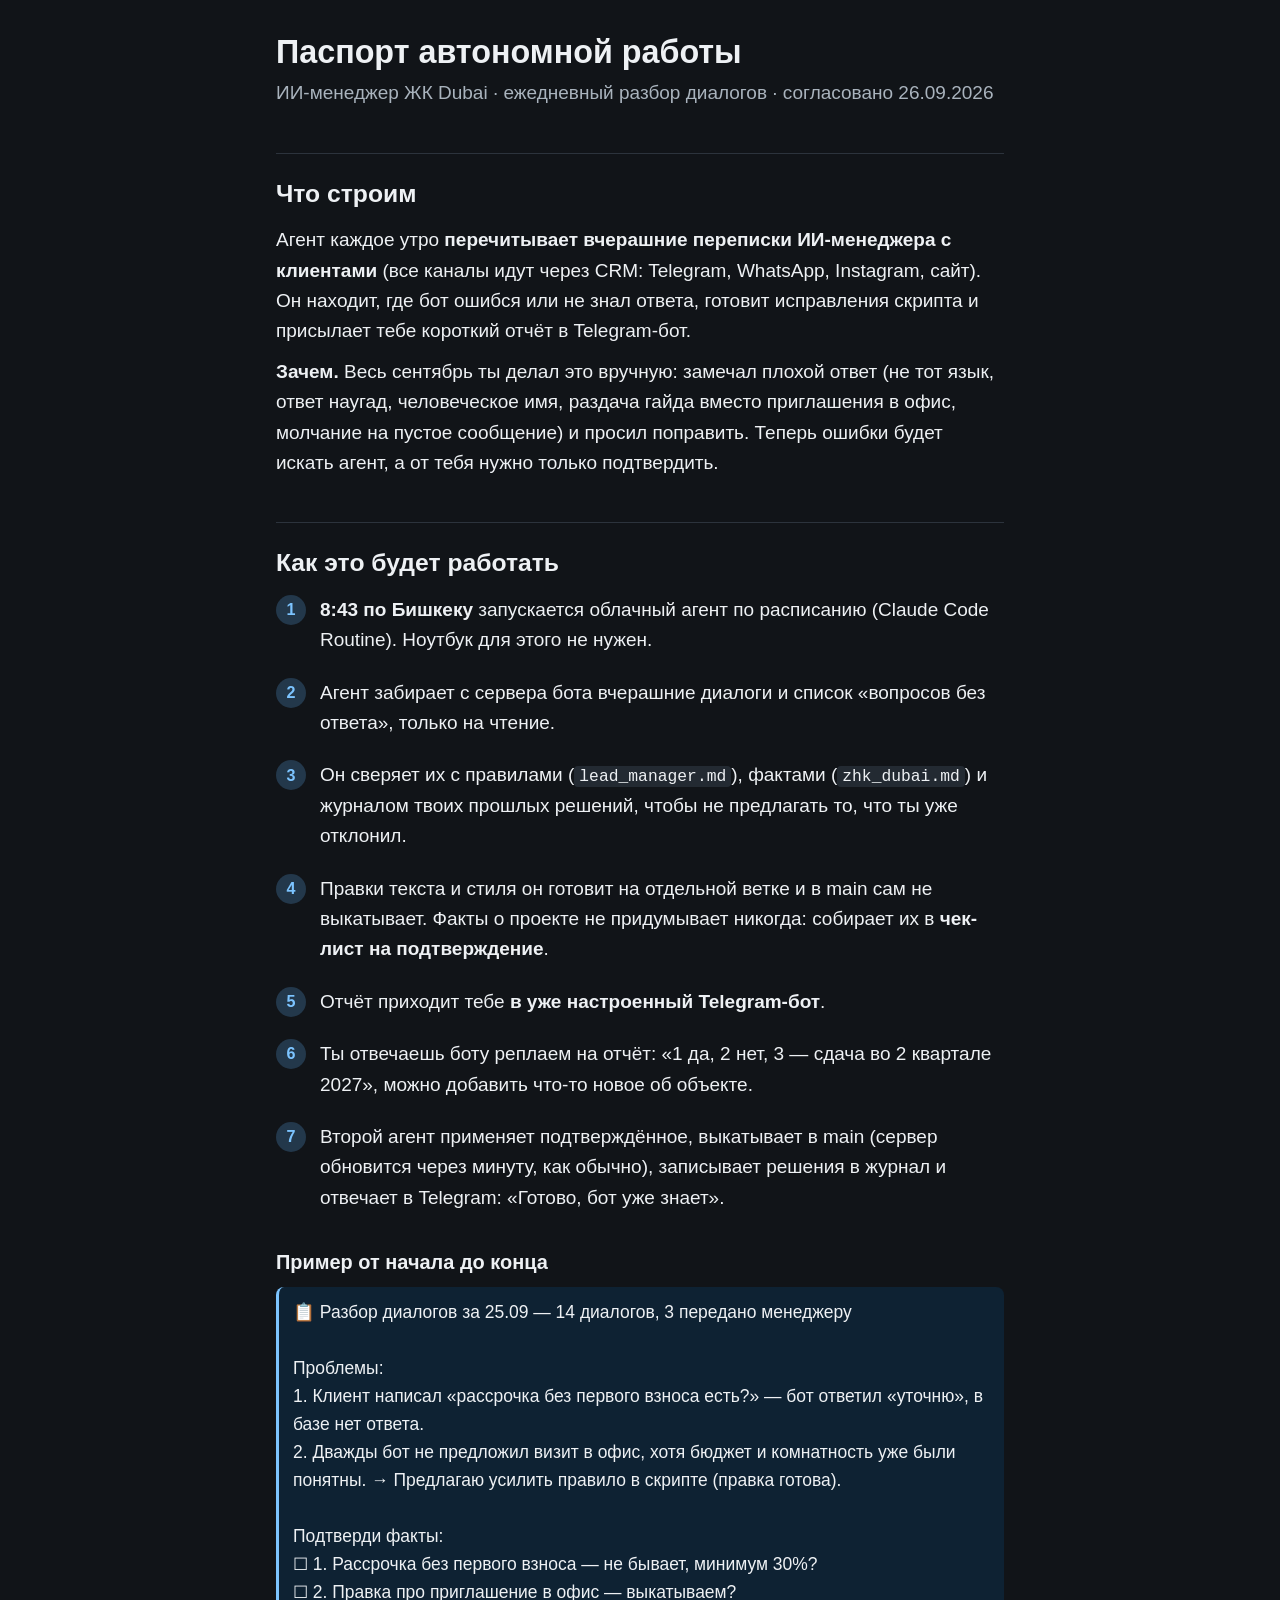
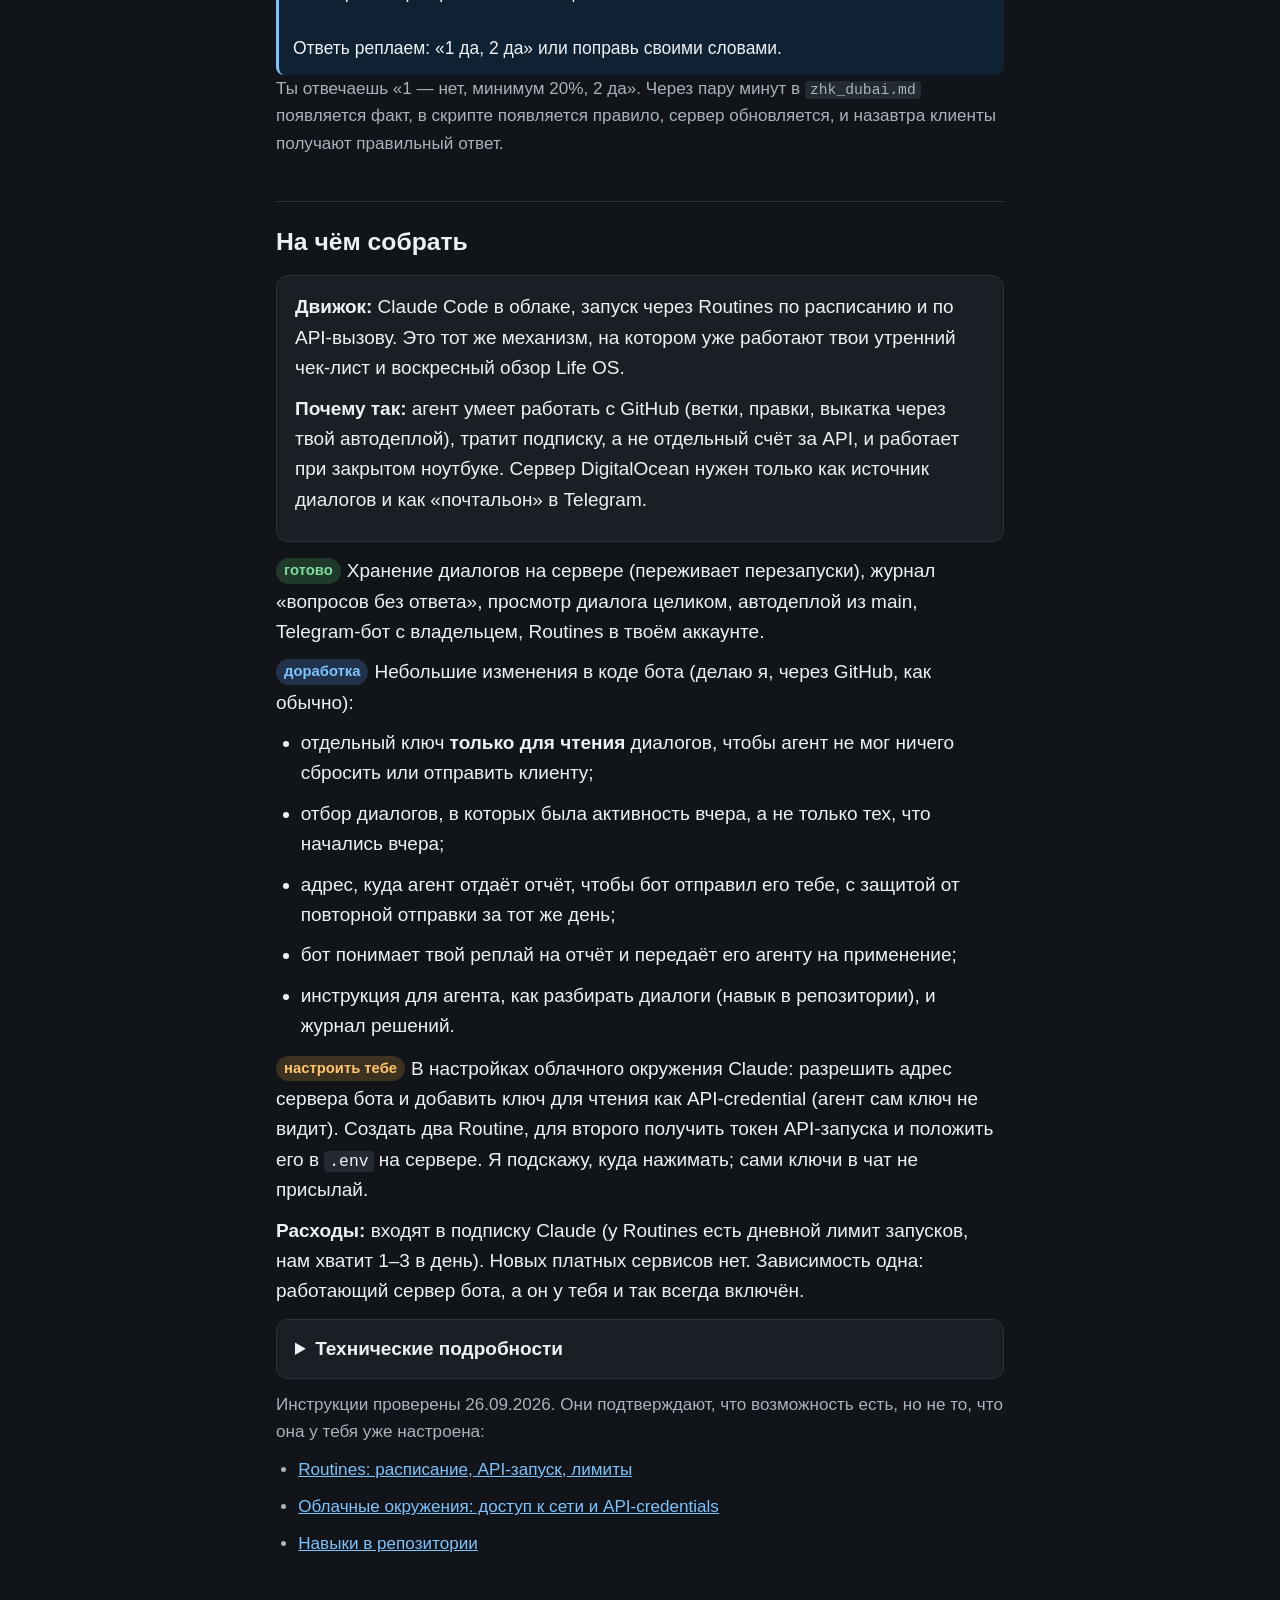
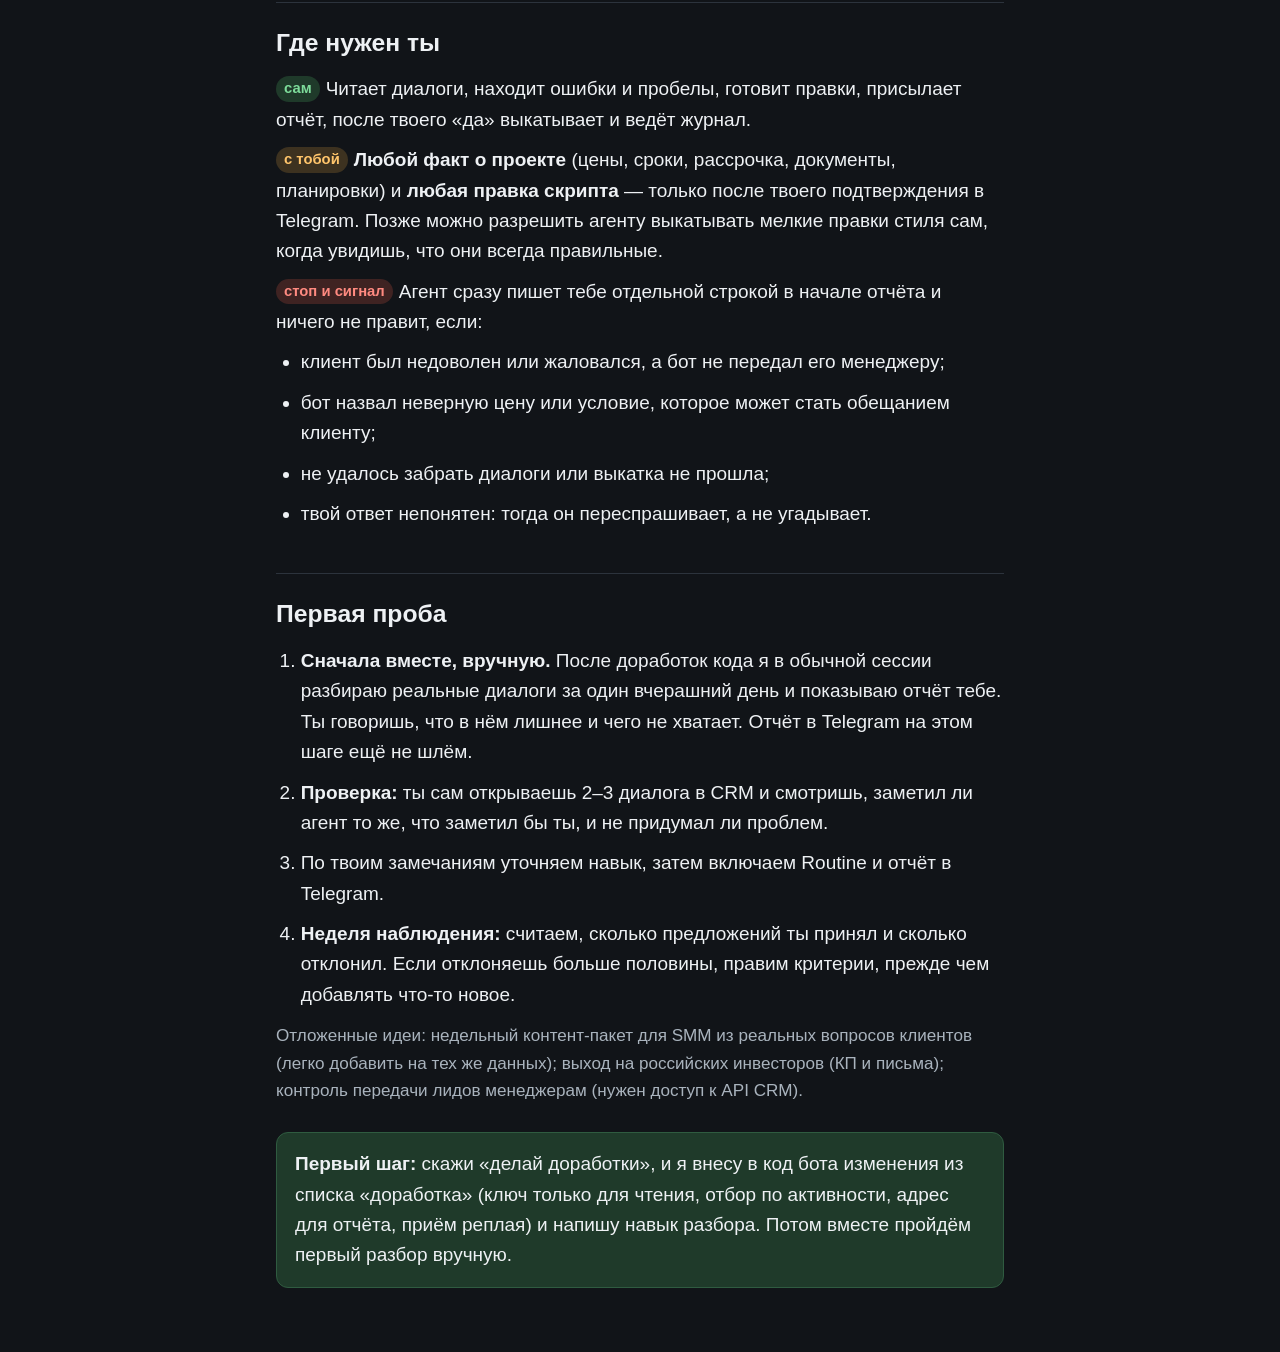
==== AUTONOMY-PASSPORT.html @ 6ce014e1 "Добавить паспорт автономной работы: ежедневный разбор диалогов ИИ-менеджера Co-Authored-By: Claude O" ====
<!doctype html>
<html lang="ru">
<head>
<meta charset="utf-8">
<meta name="viewport" content="width=device-width, initial-scale=1">
<title>Паспорт автономной работы</title>
<style>
  :root {
    --bg: #111418;
    --panel: #1a1f25;
    --line: #2c333c;
    --text: #eef1f4;
    --muted: #a9b3bd;
    --accent: #7cc4ff;
    --ok: #7ddc9a;
    --warn: #ffc56b;
    --stop: #ff8a80;
  }
  * { box-sizing: border-box; }
  html { -webkit-text-size-adjust: 100%; }
  body {
    margin: 0;
    background: var(--bg);
    color: var(--text);
    font: 19px/1.6 -apple-system, BlinkMacSystemFont, "Segoe UI", Roboto, "Helvetica Neue", Arial, sans-serif;
  }
  main { max-width: 760px; margin: 0 auto; padding: 32px 16px 64px; }
  h1 { font-size: 1.7em; line-height: 1.25; margin: 0 0 6px; }
  h2 { font-size: 1.3em; margin: 44px 0 12px; padding-top: 20px; border-top: 1px solid var(--line); }
  h3 { font-size: 1.05em; margin: 22px 0 8px; }
  p, li { margin: 0 0 10px; }
  ul, ol { padding-left: 1.3em; margin: 0 0 12px; }
  a { color: var(--accent); }
  code { font-family: ui-monospace, Menlo, Consolas, monospace; font-size: .86em; background: #232a32; padding: 1px 5px; border-radius: 4px; overflow-wrap: anywhere; }
  .sub { color: var(--muted); margin-bottom: 24px; }
  .card { background: var(--panel); border: 1px solid var(--line); border-radius: 12px; padding: 16px 18px; margin: 14px 0; }
  .flow { list-style: none; padding: 0; counter-reset: s; }
  .flow li { position: relative; padding: 0 0 12px 44px; counter-increment: s; }
  .flow li::before {
    content: counter(s); position: absolute; left: 0; top: 0;
    width: 30px; height: 30px; border-radius: 50%;
    background: #23384b; color: var(--accent); font-weight: 700; font-size: .85em;
    display: flex; align-items: center; justify-content: center;
  }
  .tag { display: inline-block; font-size: .78em; font-weight: 600; padding: 1px 8px; border-radius: 999px; margin-right: 6px; vertical-align: 2px; }
  .ready { background: #1f3a2a; color: var(--ok); }
  .setup { background: #3d3220; color: var(--warn); }
  .dev { background: #22324a; color: var(--accent); }
  .stop { background: #3f2322; color: var(--stop); }
  .msg { background: #0e2233; border-left: 3px solid var(--accent); border-radius: 8px; padding: 12px 14px; font-size: .92em; white-space: pre-line; }
  details { background: var(--panel); border: 1px solid var(--line); border-radius: 12px; margin: 12px 0; }
  summary { cursor: pointer; padding: 14px 18px; font-weight: 600; }
  details > div { padding: 0 18px 14px; }
  .muted { color: var(--muted); font-size: .9em; }
  .next { background: #1f3a2a; border: 1px solid #2f5b40; border-radius: 12px; padding: 16px 18px; margin-top: 28px; }
</style>
</head>
<body>
<main>

<h1>Паспорт автономной работы</h1>
<p class="sub">ИИ-менеджер ЖК Dubai · ежедневный разбор диалогов · согласовано 26.09.2026</p>

<!-- ================================================================ -->
<h2>Что строим</h2>
<p>Агент каждое утро <b>перечитывает вчерашние переписки ИИ-менеджера с клиентами</b> (все каналы идут через CRM: Telegram, WhatsApp, Instagram, сайт). Он находит, где бот ошибся или не знал ответа, готовит исправления скрипта и присылает тебе короткий отчёт в Telegram-бот.</p>
<p><b>Зачем.</b> Весь сентябрь ты делал это вручную: замечал плохой ответ (не тот язык, ответ наугад, человеческое имя, раздача гайда вместо приглашения в офис, молчание на пустое сообщение) и просил поправить. Теперь ошибки будет искать агент, а от тебя нужно только подтвердить.</p>

<!-- ================================================================ -->
<h2>Как это будет работать</h2>
<ol class="flow">
  <li><b>8:43 по Бишкеку</b> запускается облачный агент по расписанию (Claude Code Routine). Ноутбук для этого не нужен.</li>
  <li>Агент забирает с сервера бота вчерашние диалоги и список «вопросов без ответа», только на чтение.</li>
  <li>Он сверяет их с правилами (<code>lead_manager.md</code>), фактами (<code>zhk_dubai.md</code>) и журналом твоих прошлых решений, чтобы не предлагать то, что ты уже отклонил.</li>
  <li>Правки текста и стиля он готовит на отдельной ветке и в main сам не выкатывает. Факты о проекте не придумывает никогда: собирает их в <b>чек-лист на подтверждение</b>.</li>
  <li>Отчёт приходит тебе <b>в уже настроенный Telegram-бот</b>.</li>
  <li>Ты отвечаешь боту реплаем на отчёт: «1 да, 2 нет, 3 — сдача во 2 квартале 2027», можно добавить что-то новое об объекте.</li>
  <li>Второй агент применяет подтверждённое, выкатывает в main (сервер обновится через минуту, как обычно), записывает решения в журнал и отвечает в Telegram: «Готово, бот уже знает».</li>
</ol>

<h3>Пример от начала до конца</h3>
<div class="msg">📋 Разбор диалогов за 25.09 — 14 диалогов, 3 передано менеджеру

Проблемы:
1. Клиент написал «рассрочка без первого взноса есть?» — бот ответил «уточню», в базе нет ответа.
2. Дважды бот не предложил визит в офис, хотя бюджет и комнатность уже были понятны. → Предлагаю усилить правило в скрипте (правка готова).

Подтверди факты:
☐ 1. Рассрочка без первого взноса — не бывает, минимум 30%?
☐ 2. Правка про приглашение в офис — выкатываем?

Ответь реплаем: «1 да, 2 да» или поправь своими словами.</div>
<p class="muted">Ты отвечаешь «1 — нет, минимум 20%, 2 да». Через пару минут в <code>zhk_dubai.md</code> появляется факт, в скрипте появляется правило, сервер обновляется, и назавтра клиенты получают правильный ответ.</p>

<!-- ================================================================ -->
<h2>На чём собрать</h2>
<div class="card">
  <p><b>Движок:</b> Claude Code в облаке, запуск через Routines по расписанию и по API-вызову. Это тот же механизм, на котором уже работают твои утренний чек-лист и воскресный обзор Life OS.</p>
  <p><b>Почему так:</b> агент умеет работать с GitHub (ветки, правки, выкатка через твой автодеплой), тратит подписку, а не отдельный счёт за API, и работает при закрытом ноутбуке. Сервер DigitalOcean нужен только как источник диалогов и как «почтальон» в Telegram.</p>
</div>

<p><span class="tag ready">готово</span>Хранение диалогов на сервере (переживает перезапуски), журнал «вопросов без ответа», просмотр диалога целиком, автодеплой из main, Telegram-бот с владельцем, Routines в твоём аккаунте.</p>
<p><span class="tag dev">доработка</span>Небольшие изменения в коде бота (делаю я, через GitHub, как обычно):</p>
<ul>
  <li>отдельный ключ <b>только для чтения</b> диалогов, чтобы агент не мог ничего сбросить или отправить клиенту;</li>
  <li>отбор диалогов, в которых была активность вчера, а не только тех, что начались вчера;</li>
  <li>адрес, куда агент отдаёт отчёт, чтобы бот отправил его тебе, с защитой от повторной отправки за тот же день;</li>
  <li>бот понимает твой реплай на отчёт и передаёт его агенту на применение;</li>
  <li>инструкция для агента, как разбирать диалоги (навык в репозитории), и журнал решений.</li>
</ul>
<p><span class="tag setup">настроить тебе</span>В настройках облачного окружения Claude: разрешить адрес сервера бота и добавить ключ для чтения как API-credential (агент сам ключ не видит). Создать два Routine, для второго получить токен API-запуска и положить его в <code>.env</code> на сервере. Я подскажу, куда нажимать; сами ключи в чат не присылай.</p>
<p><b>Расходы:</b> входят в подписку Claude (у Routines есть дневной лимит запусков, нам хватит 1–3 в день). Новых платных сервисов нет. Зависимость одна: работающий сервер бота, а он у тебя и так всегда включён.</p>

<details>
  <summary>Технические подробности</summary>
  <div>
    <h3>Память и правила</h3>
    <ul>
      <li><b>Знания о проекте</b> лежат в <code>zhk_dubai.md</code> и <code>lead_manager.md</code>, как и сейчас. Бот подхватывает их после выкатки.</li>
      <li><b>Журнал решений</b> — новый файл <code>review/decisions.md</code>: что принято и что отклонено, коротко и без данных клиентов. Агент читает его в начале каждого запуска.</li>
      <li><b>Способ работы</b> — навык <code>.claude/skills/dialog-review/SKILL.md</code>: что считать ошибкой, формат отчёта, лимиты. Routines загружают навыки из репозитория, но в промпте Routine всё равно явно пишем «сначала прочитай навык».</li>
    </ul>
    <h3>Исполнители</h3>
    <ul>
      <li><b>Routine «Разбор диалогов»</b> — по расписанию ежедневно (cron <code>CRON_TZ=Asia/Bishkek 43 8 * * *</code>). Один агент, без подагентов.</li>
      <li><b>Routine «Применить ответ»</b> — только по API-вызову. Бот на сервере вызывает его, когда ты отвечаешь на отчёт, и передаёт твой текст и дату отчёта. Промпт явно разрешает выполнять только подтверждения из этого текста.</li>
      <li>Предсказуемые операции (отбор диалогов, дедупликация, отправка в Telegram) делает обычный код на сервере, не ИИ.</li>
    </ul>
    <h3>Состояние, повторы, защита</h3>
    <ul>
      <li>Ожидающие правки хранятся в ветке <code>claude/review-ГГГГ-ММ-ДД</code>. Если ветка уже влита, повторный ответ получает сообщение «уже применено».</li>
      <li>Отчёт за один день отправляется максимум один раз: сервер помнит дату.</li>
      <li>Если сервер недоступен, агент пробует 2 раза, потом шлёт короткое «не смог забрать диалоги».</li>
      <li>В одном отчёте максимум 5 проблем и 5 фактов, самое важное сверху.</li>
      <li>Правка выкатывается только если меняет лишь <code>.md</code>-файлы знаний и скрипта. Код бота агент не трогает.</li>
      <li>Пауза: выключатель Routine на странице claude.ai/code/routines.</li>
    </ul>
    <h3>Данные клиентов</h3>
    <p>Имена и телефоны не попадают ни в отчёт, ни в репозиторий. В отчёте только короткие обезличенные цитаты, чтобы было понятно, о чём речь.</p>
    <h3>Альтернатива, которую не выбрали</h3>
    <p>Всё делать на сервере (задача внутри бота вызывает Claude API). Минус: чтобы править файлы в GitHub, серверу нужен доступ на запись в репозиторий, и появляется отдельный счёт за API. Облачный агент проще и соответствует твоему правилу «всё через GitHub».</p>
  </div>
</details>

<p class="muted">Инструкции проверены 26.09.2026. Они подтверждают, что возможность есть, но не то, что она у тебя уже настроена:</p>
<ul class="muted">
  <li><a href="https://code.claude.com/docs/en/routines">Routines: расписание, API-запуск, лимиты</a></li>
  <li><a href="https://code.claude.com/docs/en/cloud-environments">Облачные окружения: доступ к сети и API-credentials</a></li>
  <li><a href="https://code.claude.com/docs/en/skills">Навыки в репозитории</a></li>
</ul>

<!-- ================================================================ -->
<h2>Где нужен ты</h2>
<p><span class="tag ready">сам</span>Читает диалоги, находит ошибки и пробелы, готовит правки, присылает отчёт, после твоего «да» выкатывает и ведёт журнал.</p>
<p><span class="tag setup">с тобой</span><b>Любой факт о проекте</b> (цены, сроки, рассрочка, документы, планировки) и <b>любая правка скрипта</b> — только после твоего подтверждения в Telegram. Позже можно разрешить агенту выкатывать мелкие правки стиля сам, когда увидишь, что они всегда правильные.</p>
<p><span class="tag stop">стоп и сигнал</span>Агент сразу пишет тебе отдельной строкой в начале отчёта и ничего не правит, если:</p>
<ul>
  <li>клиент был недоволен или жаловался, а бот не передал его менеджеру;</li>
  <li>бот назвал неверную цену или условие, которое может стать обещанием клиенту;</li>
  <li>не удалось забрать диалоги или выкатка не прошла;</li>
  <li>твой ответ непонятен: тогда он переспрашивает, а не угадывает.</li>
</ul>

<!-- ================================================================ -->
<h2>Первая проба</h2>
<ol>
  <li><b>Сначала вместе, вручную.</b> После доработок кода я в обычной сессии разбираю реальные диалоги за один вчерашний день и показываю отчёт тебе. Ты говоришь, что в нём лишнее и чего не хватает. Отчёт в Telegram на этом шаге ещё не шлём.</li>
  <li><b>Проверка:</b> ты сам открываешь 2–3 диалога в CRM и смотришь, заметил ли агент то же, что заметил бы ты, и не придумал ли проблем.</li>
  <li>По твоим замечаниям уточняем навык, затем включаем Routine и отчёт в Telegram.</li>
  <li><b>Неделя наблюдения:</b> считаем, сколько предложений ты принял и сколько отклонил. Если отклоняешь больше половины, правим критерии, прежде чем добавлять что-то новое.</li>
</ol>
<p class="muted">Отложенные идеи: недельный контент-пакет для SMM из реальных вопросов клиентов (легко добавить на тех же данных); выход на российских инвесторов (КП и письма); контроль передачи лидов менеджерам (нужен доступ к API CRM).</p>

<div class="next">
  <b>Первый шаг:</b> скажи «делай доработки», и я внесу в код бота изменения из списка «доработка» (ключ только для чтения, отбор по активности, адрес для отчёта, приём реплая) и напишу навык разбора. Потом вместе пройдём первый разбор вручную.
</div>

</main>
</body>
</html>
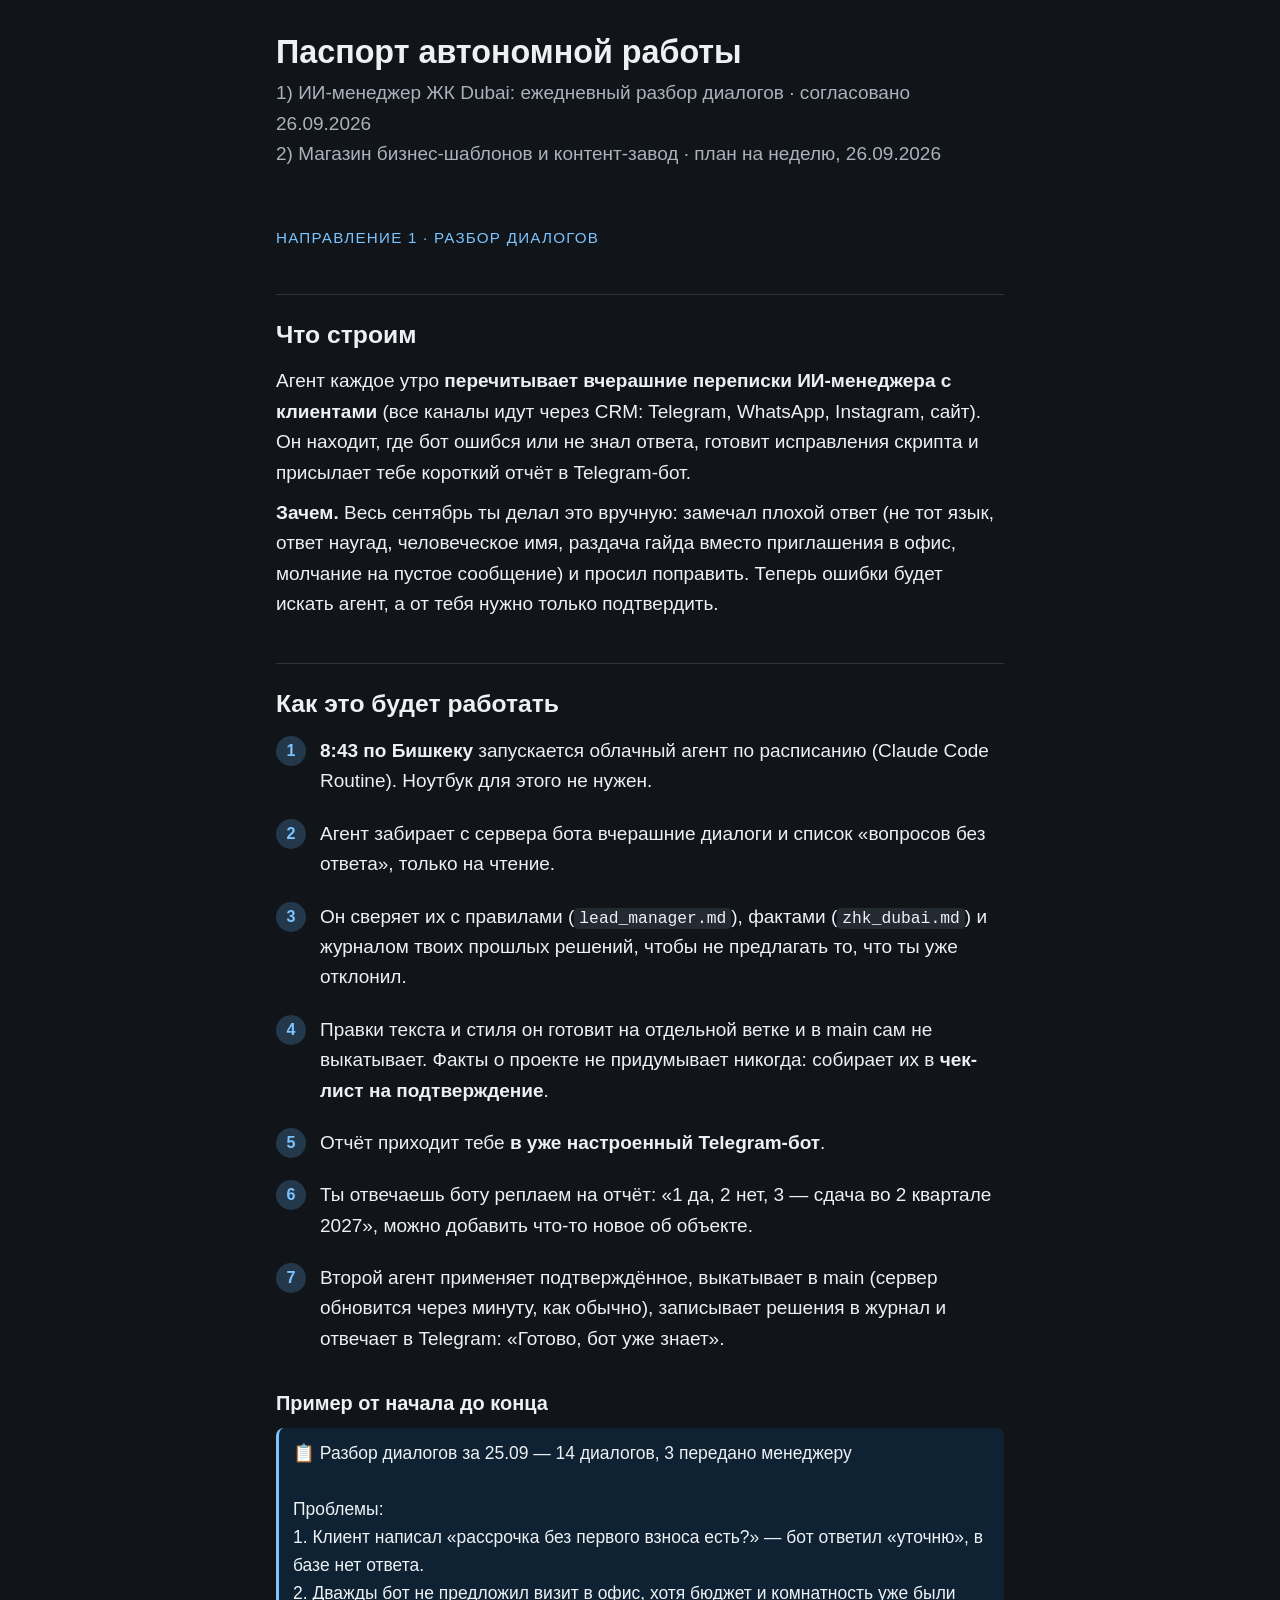
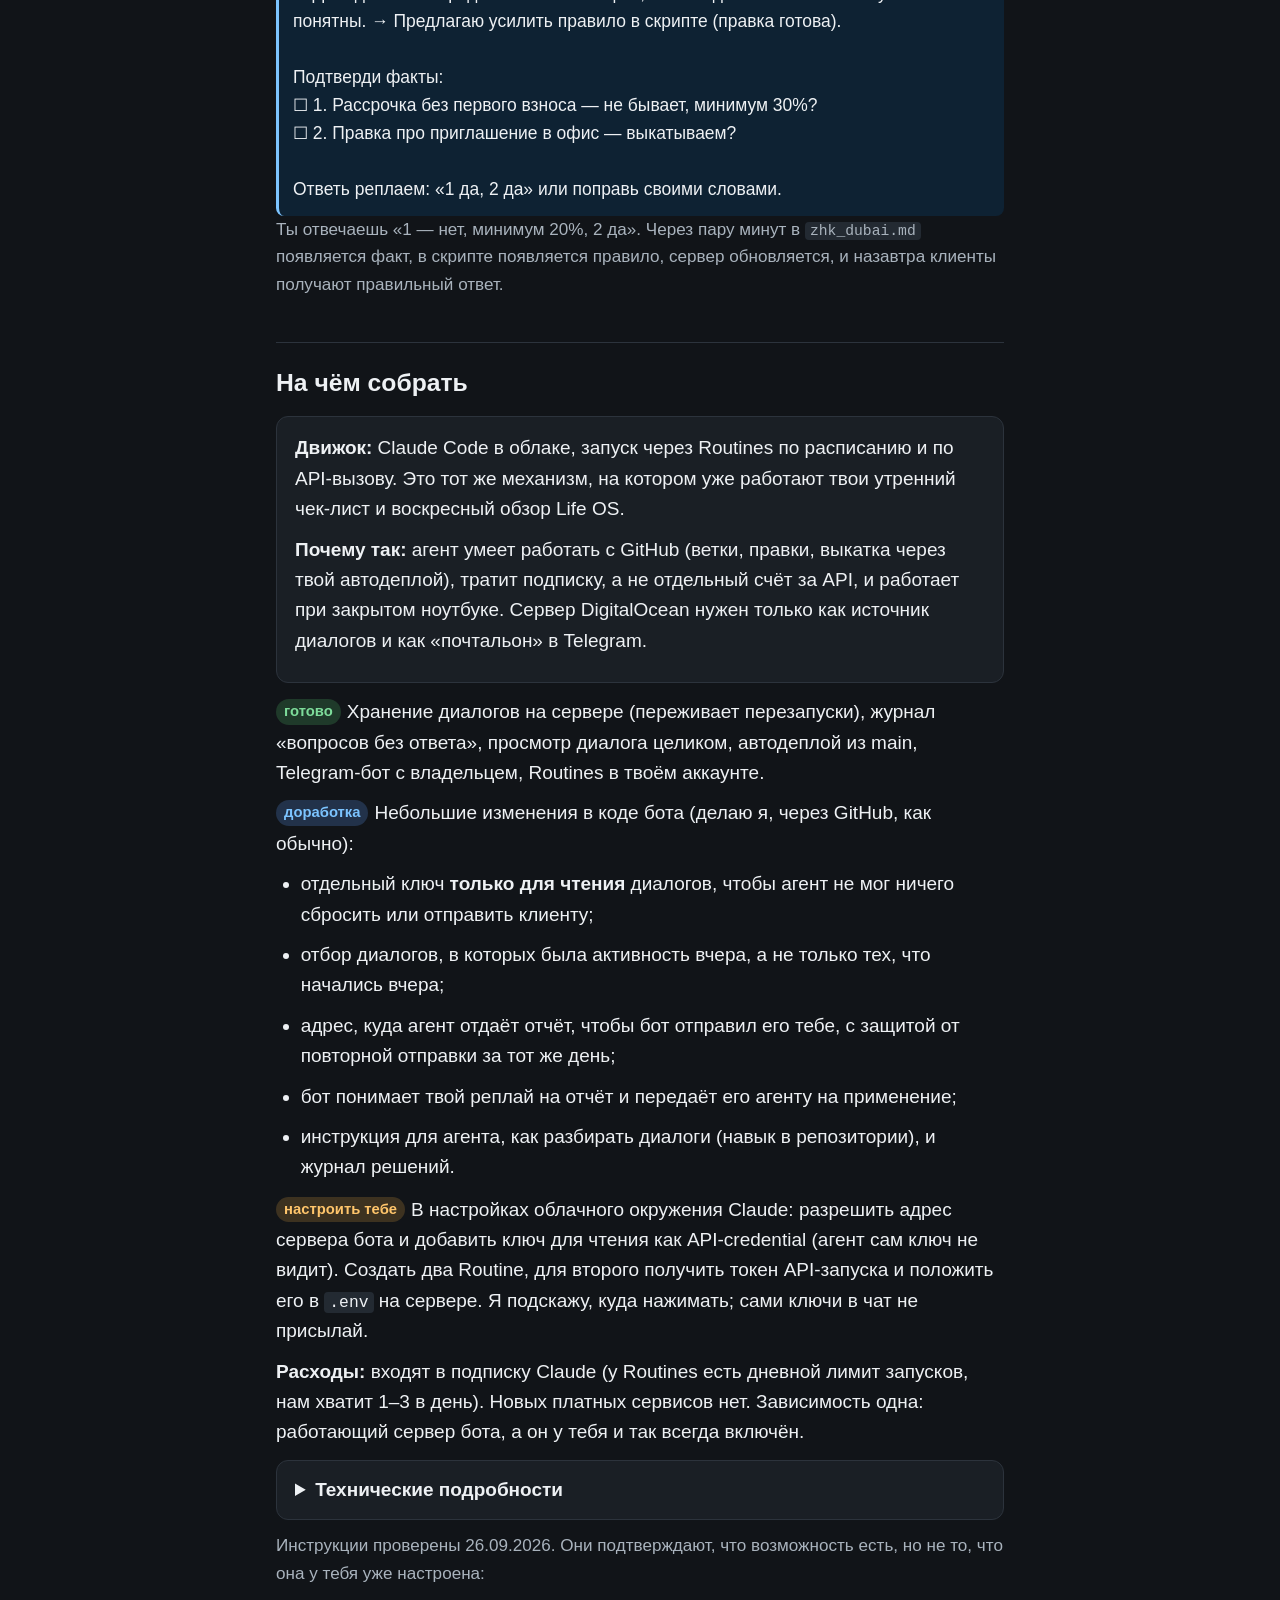
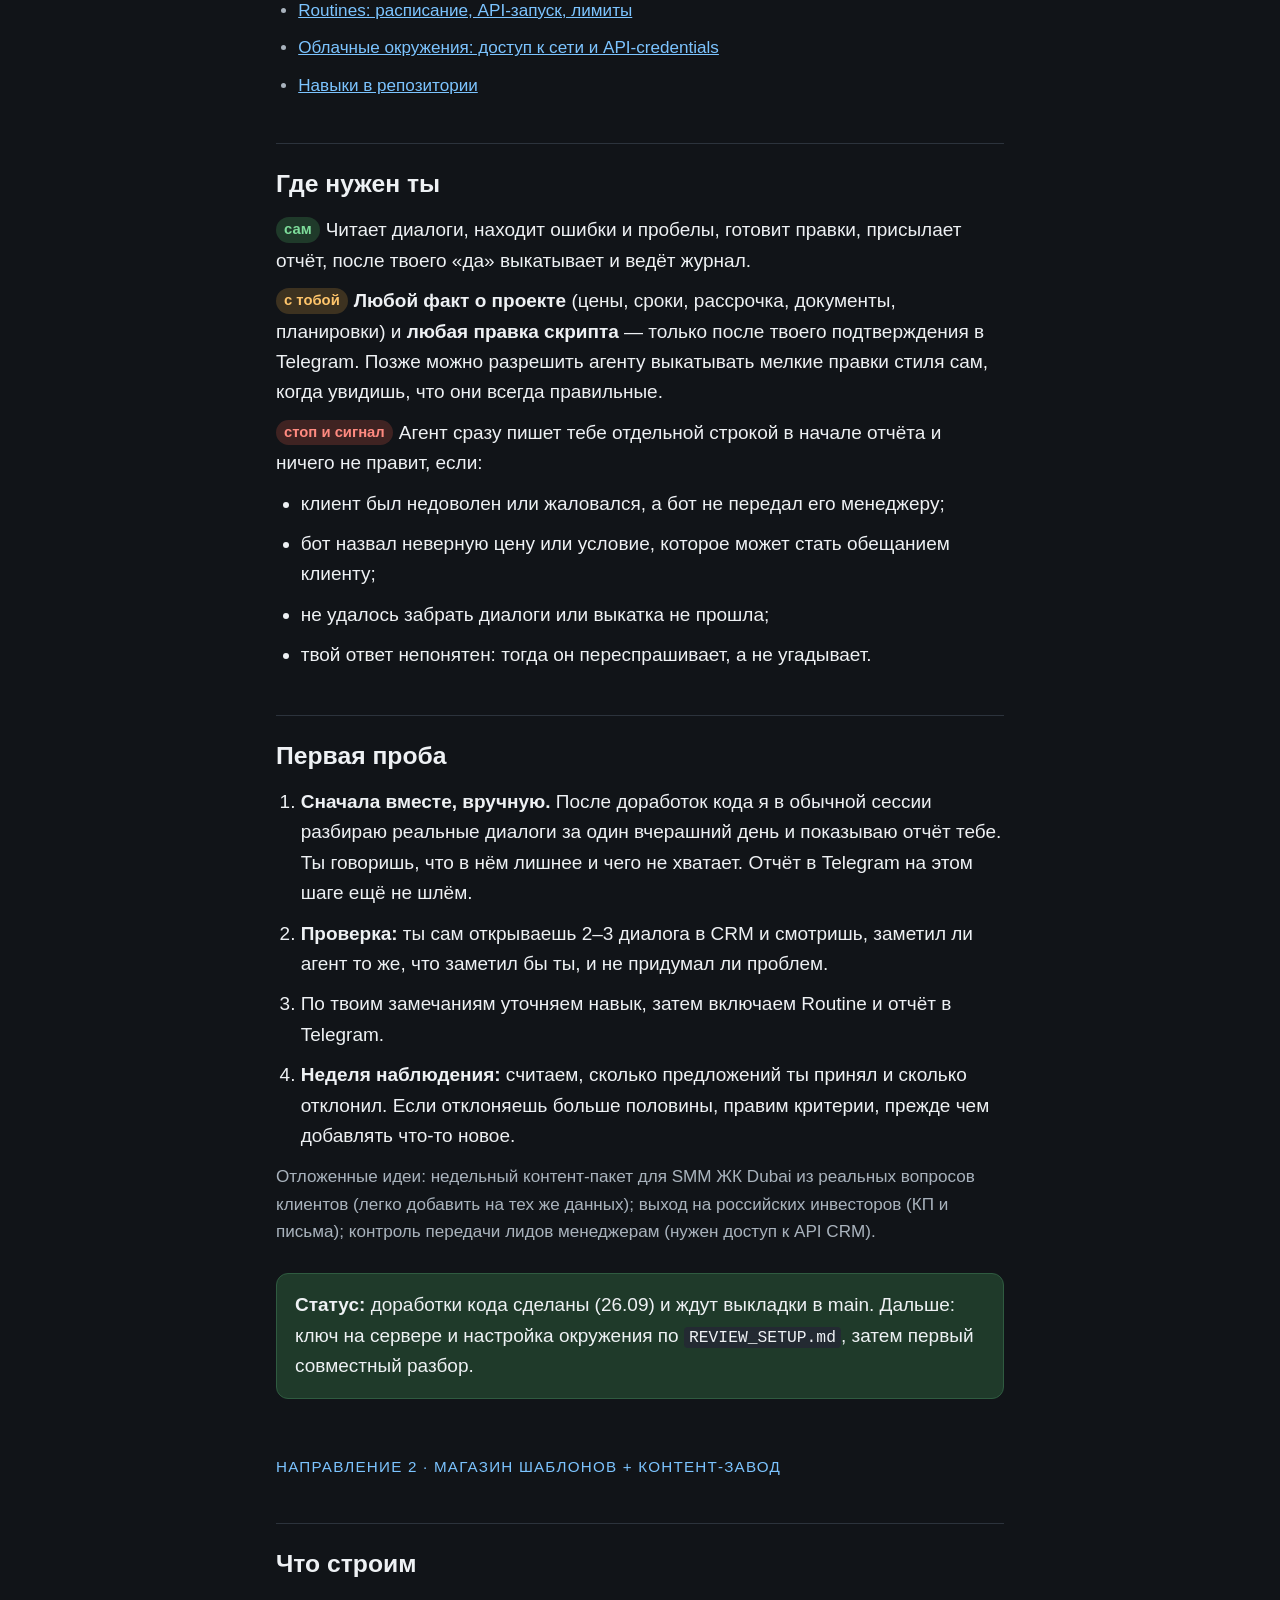
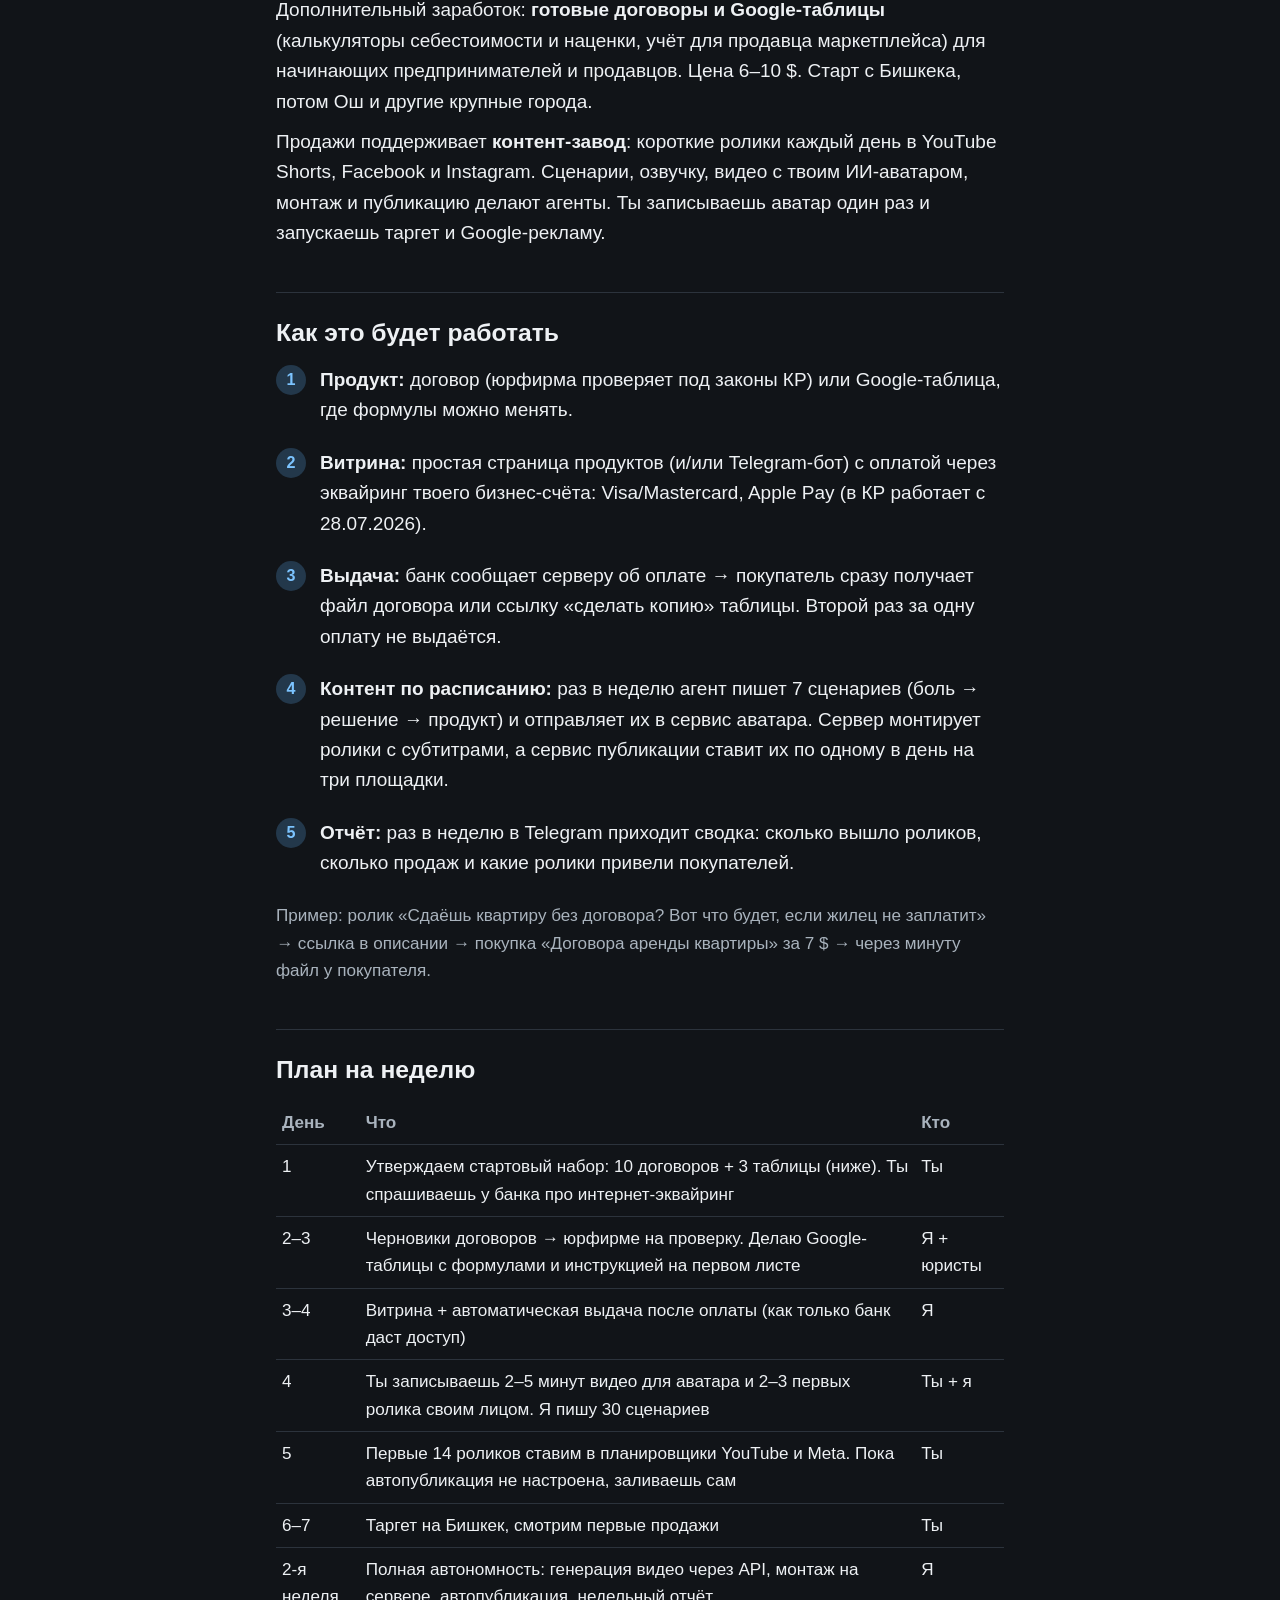
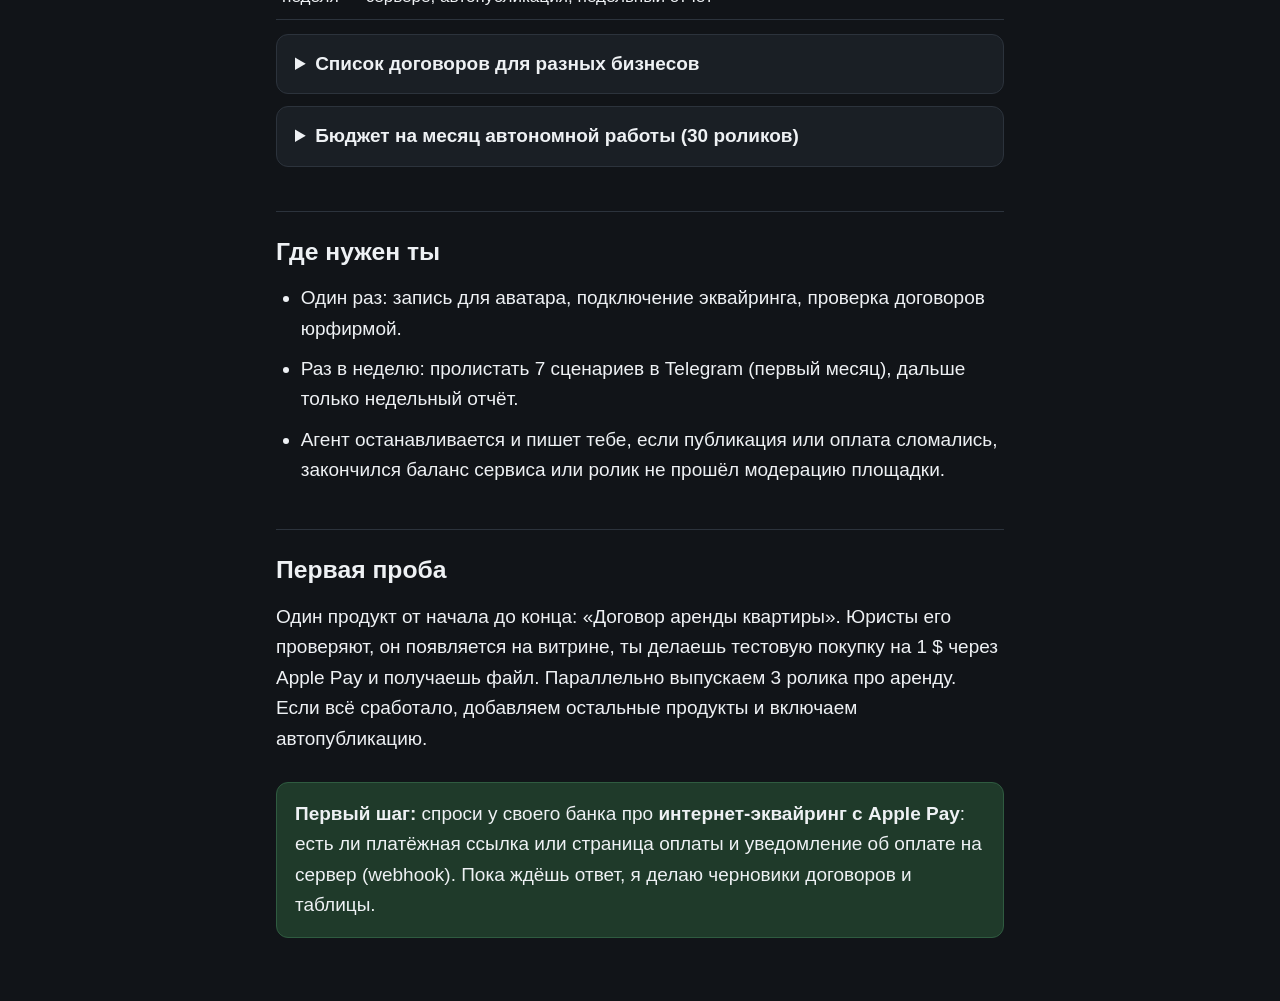
==== commit ceee2268: "Паспорт: второе направление — магазин бизнес-шаблонов и контент-завод План на неделю, список договор" ====
--- a/AUTONOMY-PASSPORT.html
+++ b/AUTONOMY-PASSPORT.html
@@ -53,13 +53,19 @@
   details > div { padding: 0 18px 14px; }
   .muted { color: var(--muted); font-size: .9em; }
   .next { background: #1f3a2a; border: 1px solid #2f5b40; border-radius: 12px; padding: 16px 18px; margin-top: 28px; }
+  table { width: 100%; border-collapse: collapse; font-size: .9em; margin: 8px 0 14px; }
+  th, td { text-align: left; padding: 8px 6px; border-bottom: 1px solid var(--line); vertical-align: top; }
+  th { color: var(--muted); font-weight: 600; }
+  td.n { white-space: nowrap; text-align: right; }
+  .part { font-size: .8em; letter-spacing: .08em; text-transform: uppercase; color: var(--accent); margin: 56px 0 0; }
 </style>
 </head>
 <body>
 <main>
 
 <h1>Паспорт автономной работы</h1>
-<p class="sub">ИИ-менеджер ЖК Dubai · ежедневный разбор диалогов · согласовано 26.09.2026</p>
+<p class="sub">1) ИИ-менеджер ЖК Dubai: ежедневный разбор диалогов · согласовано 26.09.2026<br>2) Магазин бизнес-шаблонов и контент-завод · план на неделю, 26.09.2026</p>
+<p class="part">Направление 1 · Разбор диалогов</p>
 
 <!-- ================================================================ -->
 <h2>Что строим</h2>
@@ -169,10 +175,146 @@
   <li>По твоим замечаниям уточняем навык, затем включаем Routine и отчёт в Telegram.</li>
   <li><b>Неделя наблюдения:</b> считаем, сколько предложений ты принял и сколько отклонил. Если отклоняешь больше половины, правим критерии, прежде чем добавлять что-то новое.</li>
 </ol>
-<p class="muted">Отложенные идеи: недельный контент-пакет для SMM из реальных вопросов клиентов (легко добавить на тех же данных); выход на российских инвесторов (КП и письма); контроль передачи лидов менеджерам (нужен доступ к API CRM).</p>
+<p class="muted">Отложенные идеи: недельный контент-пакет для SMM ЖК Dubai из реальных вопросов клиентов (легко добавить на тех же данных); выход на российских инвесторов (КП и письма); контроль передачи лидов менеджерам (нужен доступ к API CRM).</p>
 
 <div class="next">
-  <b>Первый шаг:</b> скажи «делай доработки», и я внесу в код бота изменения из списка «доработка» (ключ только для чтения, отбор по активности, адрес для отчёта, приём реплая) и напишу навык разбора. Потом вместе пройдём первый разбор вручную.
+  <b>Статус:</b> доработки кода сделаны (26.09) и ждут выкладки в main. Дальше: ключ на сервере и настройка окружения по <code>REVIEW_SETUP.md</code>, затем первый совместный разбор.
+</div>
+
+<!-- ================================================================ -->
+<p class="part">Направление 2 · Магазин шаблонов + контент-завод</p>
+
+<h2>Что строим</h2>
+<p>Дополнительный заработок: <b>готовые договоры и Google-таблицы</b> (калькуляторы себестоимости и наценки, учёт для продавца маркетплейса) для начинающих предпринимателей и продавцов. Цена 6–10 $. Старт с Бишкека, потом Ош и другие крупные города.</p>
+<p>Продажи поддерживает <b>контент-завод</b>: короткие ролики каждый день в YouTube Shorts, Facebook и Instagram. Сценарии, озвучку, видео с твоим ИИ-аватаром, монтаж и публикацию делают агенты. Ты записываешь аватар один раз и запускаешь таргет и Google-рекламу.</p>
+
+<h2>Как это будет работать</h2>
+<ol class="flow">
+  <li><b>Продукт:</b> договор (юрфирма проверяет под законы КР) или Google-таблица, где формулы можно менять.</li>
+  <li><b>Витрина:</b> простая страница продуктов (и/или Telegram-бот) с оплатой через эквайринг твоего бизнес-счёта: Visa/Mastercard, Apple Pay (в КР работает с 28.07.2026).</li>
+  <li><b>Выдача:</b> банк сообщает серверу об оплате → покупатель сразу получает файл договора или ссылку «сделать копию» таблицы. Второй раз за одну оплату не выдаётся.</li>
+  <li><b>Контент по расписанию:</b> раз в неделю агент пишет 7 сценариев (боль → решение → продукт) и отправляет их в сервис аватара. Сервер монтирует ролики с субтитрами, а сервис публикации ставит их по одному в день на три площадки.</li>
+  <li><b>Отчёт:</b> раз в неделю в Telegram приходит сводка: сколько вышло роликов, сколько продаж и какие ролики привели покупателей.</li>
+</ol>
+<p class="muted">Пример: ролик «Сдаёшь квартиру без договора? Вот что будет, если жилец не заплатит» → ссылка в описании → покупка «Договора аренды квартиры» за 7 $ → через минуту файл у покупателя.</p>
+
+<h2>План на неделю</h2>
+<table>
+  <tr><th>День</th><th>Что</th><th>Кто</th></tr>
+  <tr><td>1</td><td>Утверждаем стартовый набор: 10 договоров + 3 таблицы (ниже). Ты спрашиваешь у банка про интернет-эквайринг</td><td>Ты</td></tr>
+  <tr><td>2–3</td><td>Черновики договоров → юрфирме на проверку. Делаю Google-таблицы с формулами и инструкцией на первом листе</td><td>Я + юристы</td></tr>
+  <tr><td>3–4</td><td>Витрина + автоматическая выдача после оплаты (как только банк даст доступ)</td><td>Я</td></tr>
+  <tr><td>4</td><td>Ты записываешь 2–5 минут видео для аватара и 2–3 первых ролика своим лицом. Я пишу 30 сценариев</td><td>Ты + я</td></tr>
+  <tr><td>5</td><td>Первые 14 роликов ставим в планировщики YouTube и Meta. Пока автопубликация не настроена, заливаешь сам</td><td>Ты</td></tr>
+  <tr><td>6–7</td><td>Таргет на Бишкек, смотрим первые продажи</td><td>Ты</td></tr>
+  <tr><td>2-я неделя</td><td>Полная автономность: генерация видео через API, монтаж на сервере, автопубликация, недельный отчёт</td><td>Я</td></tr>
+</table>
+
+<details>
+  <summary>Список договоров для разных бизнесов</summary>
+  <div>
+    <p class="muted">Все адаптирует и проверяет юрфирма под законодательство КР. ★ — стартовый набор из 10.</p>
+    <h3>Аренда и недвижимость</h3>
+    <ul>
+      <li>★ Аренда квартиры (жилого помещения)</li>
+      <li>★ Аренда коммерческого помещения (офис, магазин, склад)</li>
+      <li>Посуточная аренда</li>
+      <li>Субаренда</li>
+      <li>Аренда оборудования / спецтехники</li>
+      <li>Аренда автомобиля (с экипажем и без)</li>
+      <li>Акт приёма-передачи помещения и имущества</li>
+    </ul>
+    <h3>Сотрудники и исполнители</h3>
+    <ul>
+      <li>★ Трудовой договор (бессрочный и срочный)</li>
+      <li>★ Договор с самозанятым / физлицом на оказание услуг (ГПХ)</li>
+      <li>Договор о материальной ответственности</li>
+      <li>Соглашение о неразглашении (NDA) с сотрудником</li>
+      <li>Договор ученичества / стажировки</li>
+      <li>Должностная инструкция (шаблоны для продавца, менеджера, курьера)</li>
+    </ul>
+    <h3>Услуги и работы</h3>
+    <ul>
+      <li>★ Договор оказания услуг (универсальный)</li>
+      <li>★ Договор подряда (ремонт, строительство, изготовление)</li>
+      <li>Договор на разработку сайта / дизайна / SMM</li>
+      <li>Договор на оказание маркетинговых и рекламных услуг</li>
+      <li>Договор с фотографом / видеографом</li>
+      <li>Договор на обучение / консультации (для тренеров и репетиторов)</li>
+      <li>Договор на клининг</li>
+      <li>Договор на бьюти-услуги / аренду кресла в салоне</li>
+      <li>Акт выполненных работ / оказанных услуг</li>
+    </ul>
+    <h3>Торговля и поставки</h3>
+    <ul>
+      <li>★ Договор купли-продажи товара</li>
+      <li>★ Договор поставки</li>
+      <li>Договор комиссии (товар на реализацию)</li>
+      <li>Агентский договор</li>
+      <li>Договор с продавцом маркетплейса / фулфилментом</li>
+      <li>Дистрибьюторский / дилерский договор</li>
+      <li>Договор перевозки / экспедиции груза</li>
+      <li>Претензия поставщику / покупателю (шаблон)</li>
+    </ul>
+    <h3>Деньги и партнёрство</h3>
+    <ul>
+      <li>★ Договор займа (между физлицами и с организацией)</li>
+      <li>Расписка в получении денег</li>
+      <li>Договор о совместной деятельности (партнёрство)</li>
+      <li>Учредительный договор / соглашение учредителей ООО</li>
+      <li>Договор франшизы (коммерческой концессии)</li>
+      <li>Договор уступки права требования</li>
+      <li>Соглашение о расторжении договора</li>
+    </ul>
+    <h3>Интернет-бизнес</h3>
+    <ul>
+      <li>Публичная оферта для интернет-магазина</li>
+      <li>Политика конфиденциальности / согласие на обработку персональных данных</li>
+      <li>Договор с блогером на рекламу (в том числе бартер)</li>
+      <li>Лицензионный договор (на фото, видео, тексты)</li>
+    </ul>
+    <h3>Таблицы Google Sheets (старт)</h3>
+    <ul>
+      <li>★ Калькулятор себестоимости и наценки (с изменяемыми формулами)</li>
+      <li>★ Учёт продаж и остатков для продавца маркетплейса (юнит-экономика, комиссии, логистика)</li>
+      <li>★ Учёт доходов и расходов малого бизнеса (P&amp;L, движение денег)</li>
+    </ul>
+  </div>
+</details>
+
+<details>
+  <summary>Бюджет на месяц автономной работы (30 роликов)</summary>
+  <div>
+    <p class="muted">Цены проверены 26.09.2026 по открытым обзорам, сайты сервисов из этой среды недоступны. Перед оплатой сверить на официальной странице. Реклама не входит.</p>
+    <table>
+      <tr><th>Что</th><th>Зачем</th><th class="n">$/мес</th></tr>
+      <tr><td>HeyGen API, цифровой двойник</td><td>Видео с твоим аватаром: около 4 $ за минуту, 30 роликов × 40 сек = 20 мин</td><td class="n">≈ 80</td></tr>
+      <tr><td>Upload-Post Basic</td><td>Автопубликация в YouTube, Facebook, Instagram через уже одобренный сервис, без своей проверки у YouTube</td><td class="n">24</td></tr>
+      <tr><td>Сервер (текущий DigitalOcean)</td><td>Монтаж и субтитры (ffmpeg), витрина, выдача покупок. Возможно, понадобится тариф помощнее</td><td class="n">0–12</td></tr>
+      <tr><td>Claude</td><td>Сценарии и оркестрация: Routines входят в твою подписку</td><td class="n">0</td></tr>
+      <tr><td>Google Sheets / Drive</td><td>Таблицы и хранение файлов</td><td class="n">0</td></tr>
+      <tr><th>Минимум</th><th></th><th class="n">≈ 105–115</th></tr>
+      <tr><td>+ Higgsfield Plus</td><td>Красивые перебивки (b-roll) между кадрами с аватаром. Не обязательно</td><td class="n">59</td></tr>
+      <tr><td>+ ElevenLabs Creator</td><td>Более живой клон голоса, если голос HeyGen не устроит. Не обязательно</td><td class="n">22</td></tr>
+      <tr><th>С опциями</th><th></th><th class="n">≈ 185–195</th></tr>
+    </table>
+    <p>Плюс комиссия банка с каждой продажи: её назовёт банк. При цене 7 $ минимальный бюджет окупается примерно с 16 продаж в месяц, без учёта рекламы.</p>
+    <p class="muted">Почему не публиковать через свой API YouTube: ролики, загруженные непроверенным приложением, остаются скрытыми, пока Google не проведёт аудит. Через сервис публикации это обходится сразу.</p>
+  </div>
+</details>
+
+<h2>Где нужен ты</h2>
+<ul>
+  <li>Один раз: запись для аватара, подключение эквайринга, проверка договоров юрфирмой.</li>
+  <li>Раз в неделю: пролистать 7 сценариев в Telegram (первый месяц), дальше только недельный отчёт.</li>
+  <li>Агент останавливается и пишет тебе, если публикация или оплата сломались, закончился баланс сервиса или ролик не прошёл модерацию площадки.</li>
+</ul>
+
+<h2>Первая проба</h2>
+<p>Один продукт от начала до конца: «Договор аренды квартиры». Юристы его проверяют, он появляется на витрине, ты делаешь тестовую покупку на 1 $ через Apple Pay и получаешь файл. Параллельно выпускаем 3 ролика про аренду. Если всё сработало, добавляем остальные продукты и включаем автопубликацию.</p>
+
+<div class="next">
+  <b>Первый шаг:</b> спроси у своего банка про <b>интернет-эквайринг с Apple Pay</b>: есть ли платёжная ссылка или страница оплаты и уведомление об оплате на сервер (webhook). Пока ждёшь ответ, я делаю черновики договоров и таблицы.
 </div>
 
 </main>
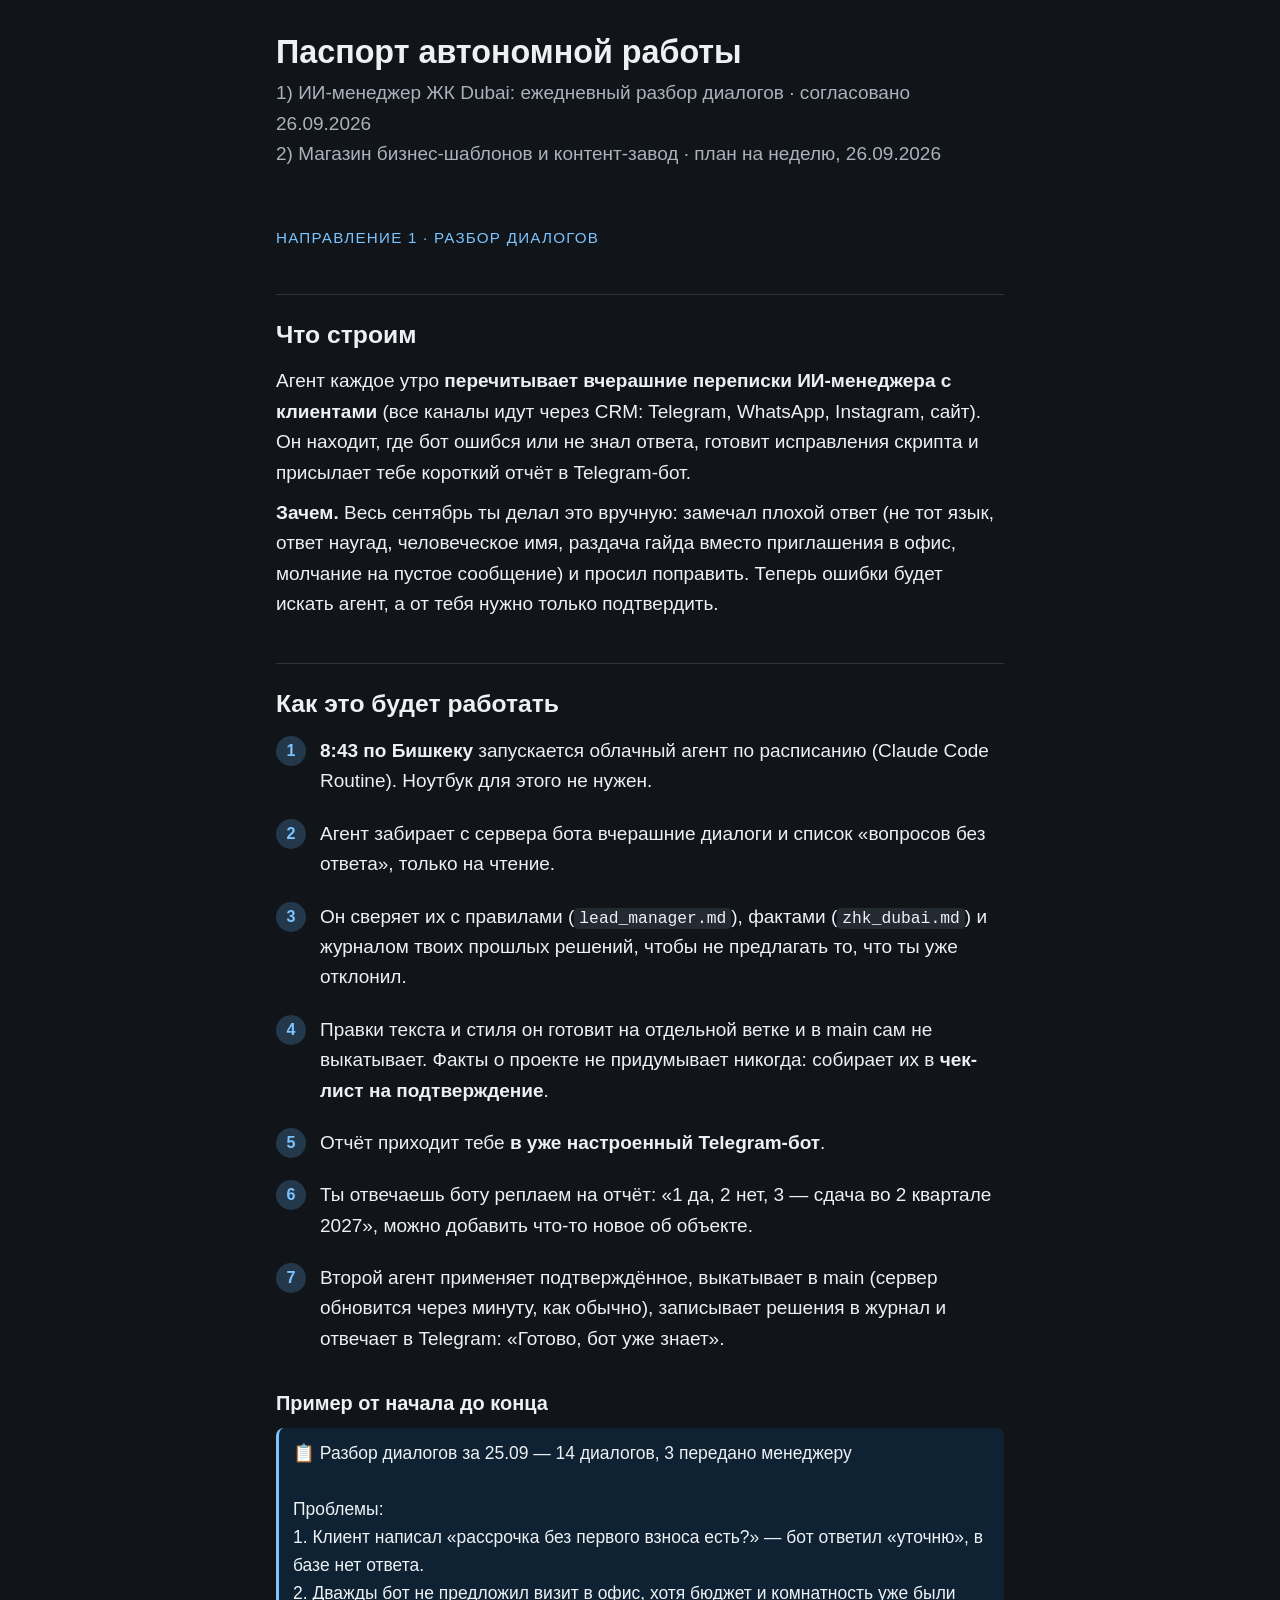
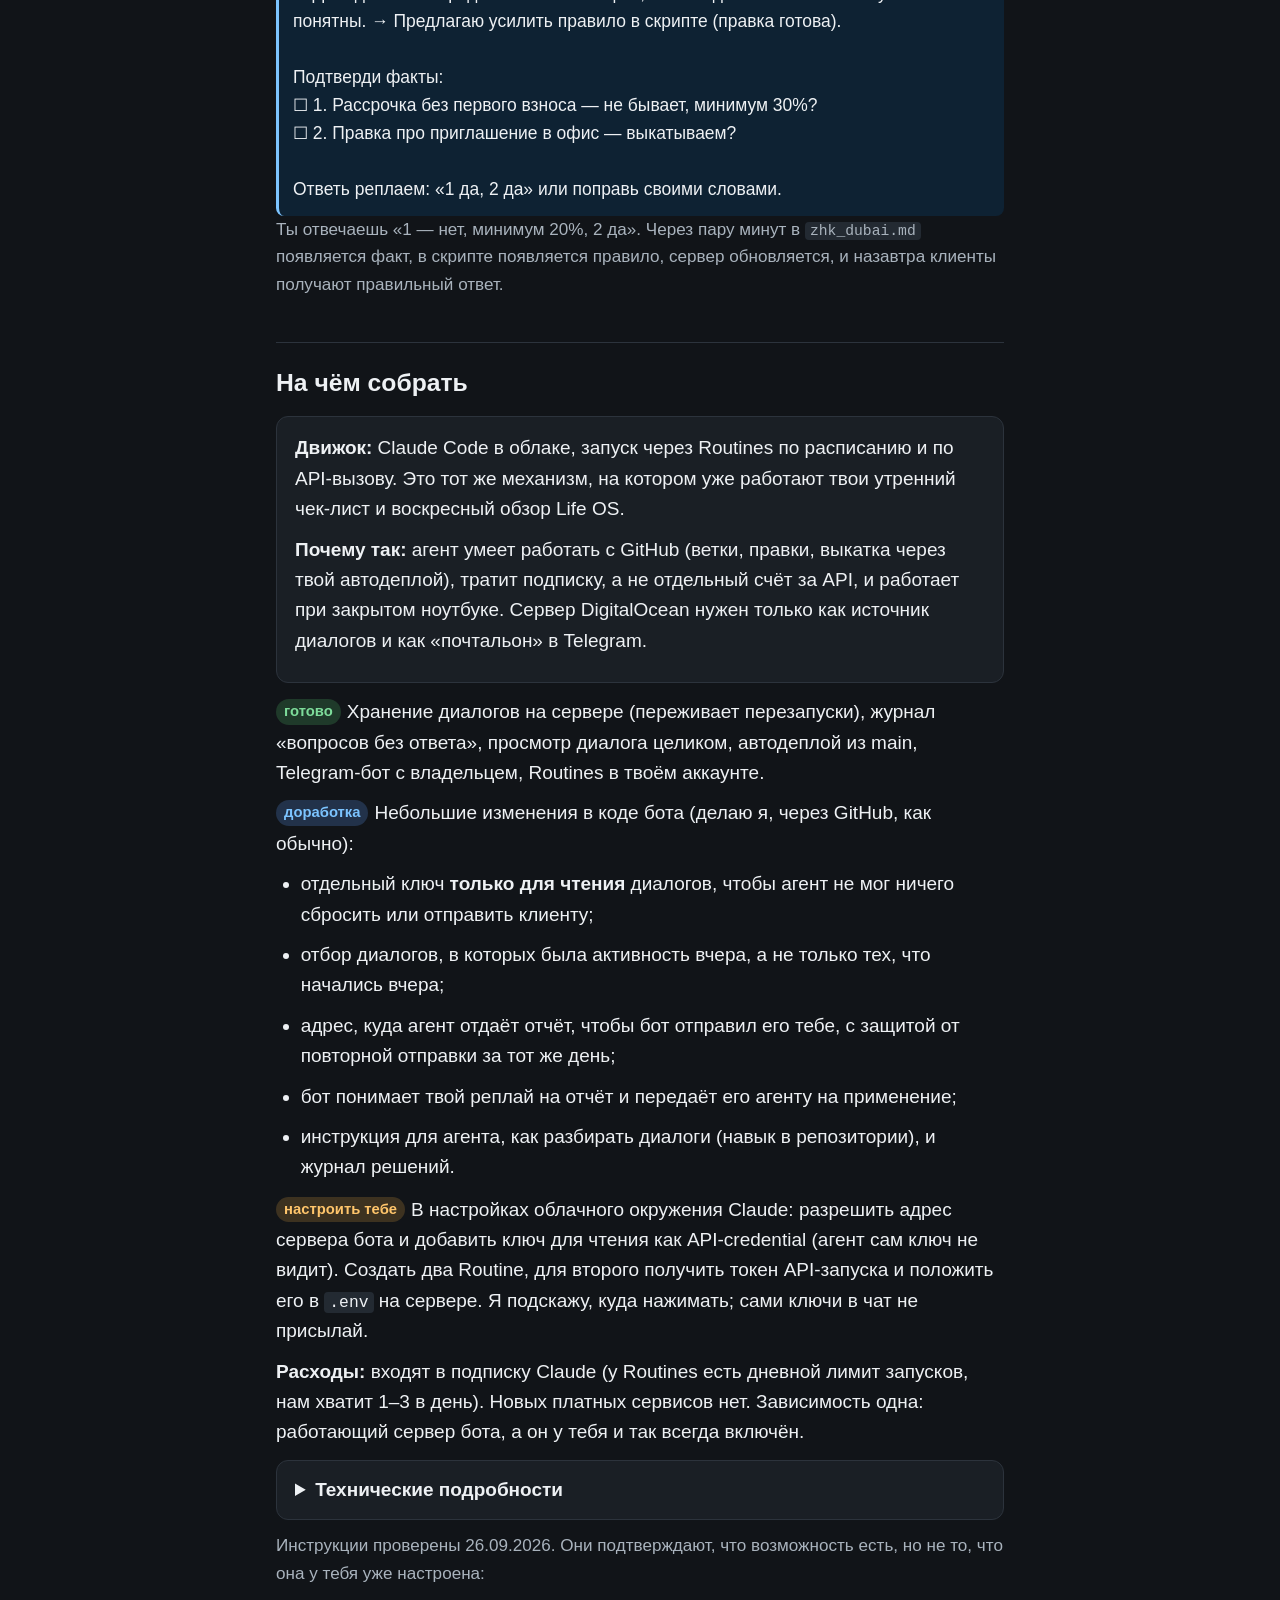
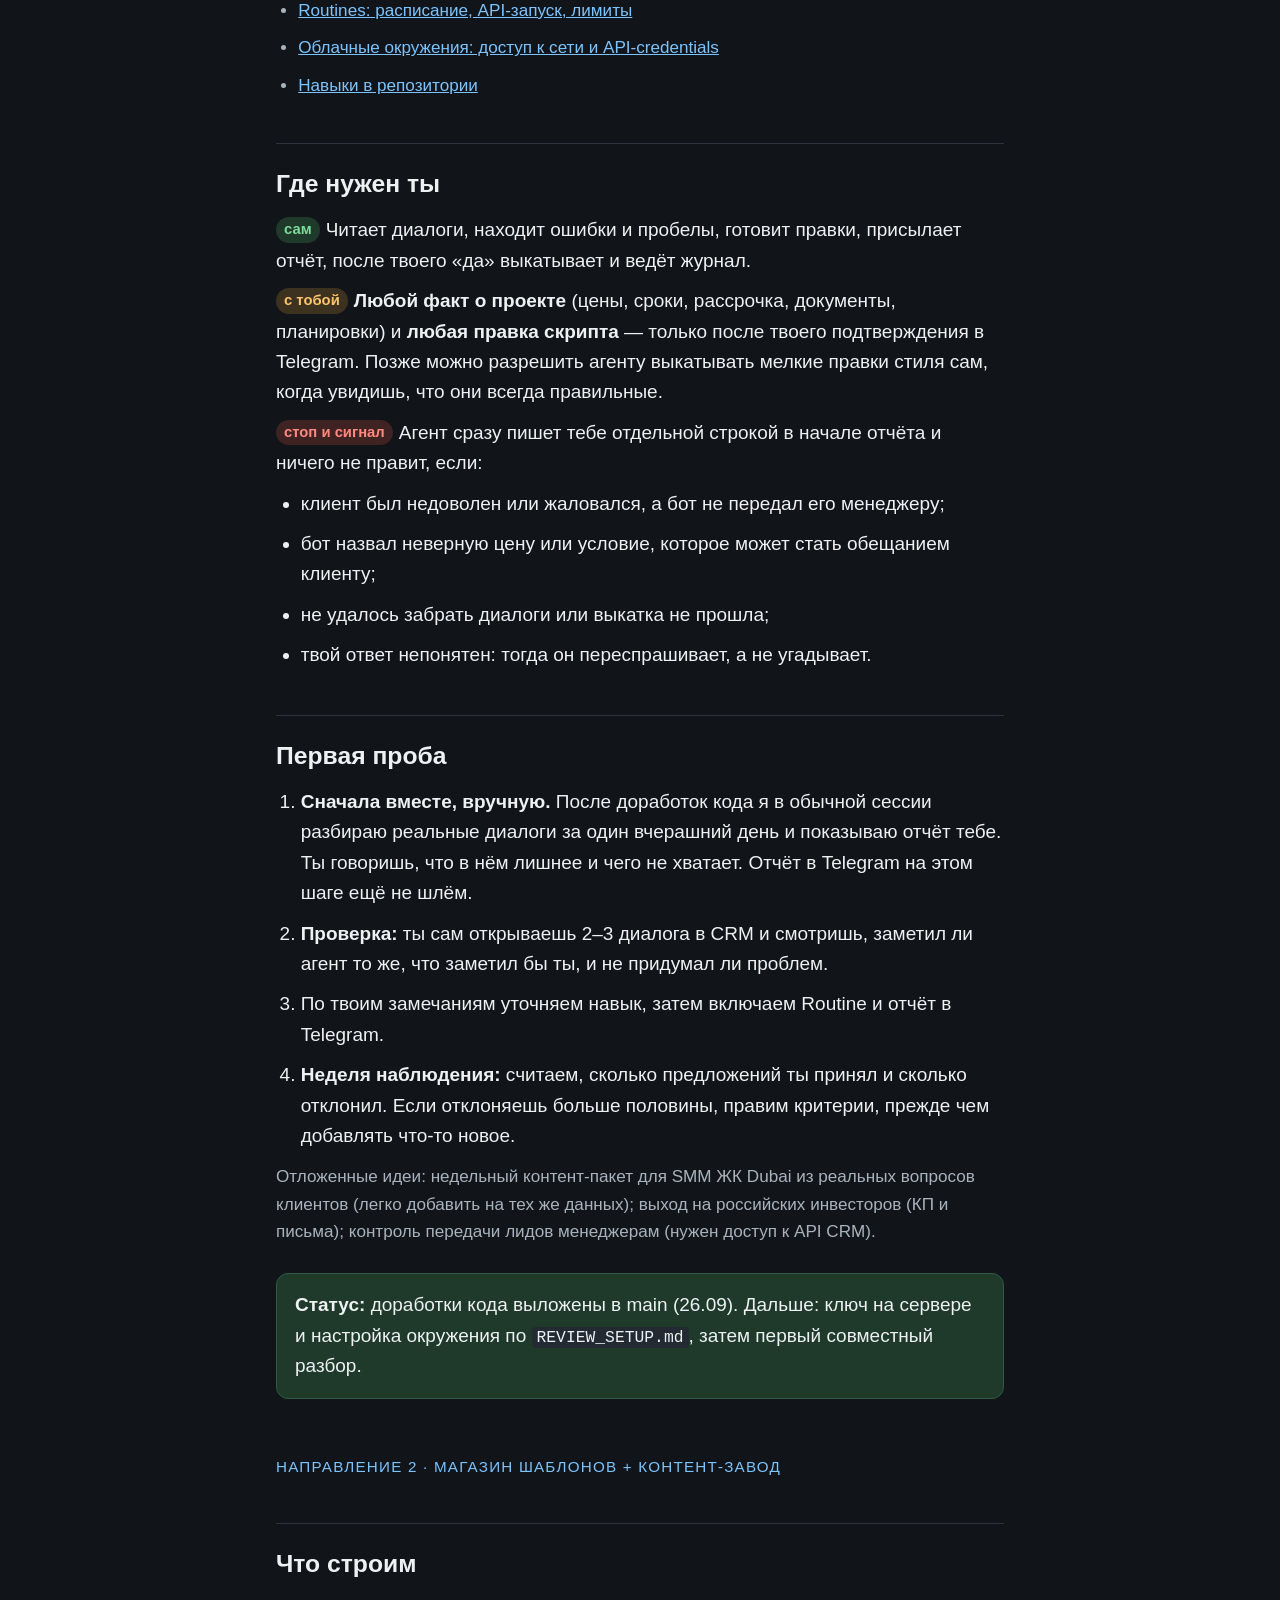
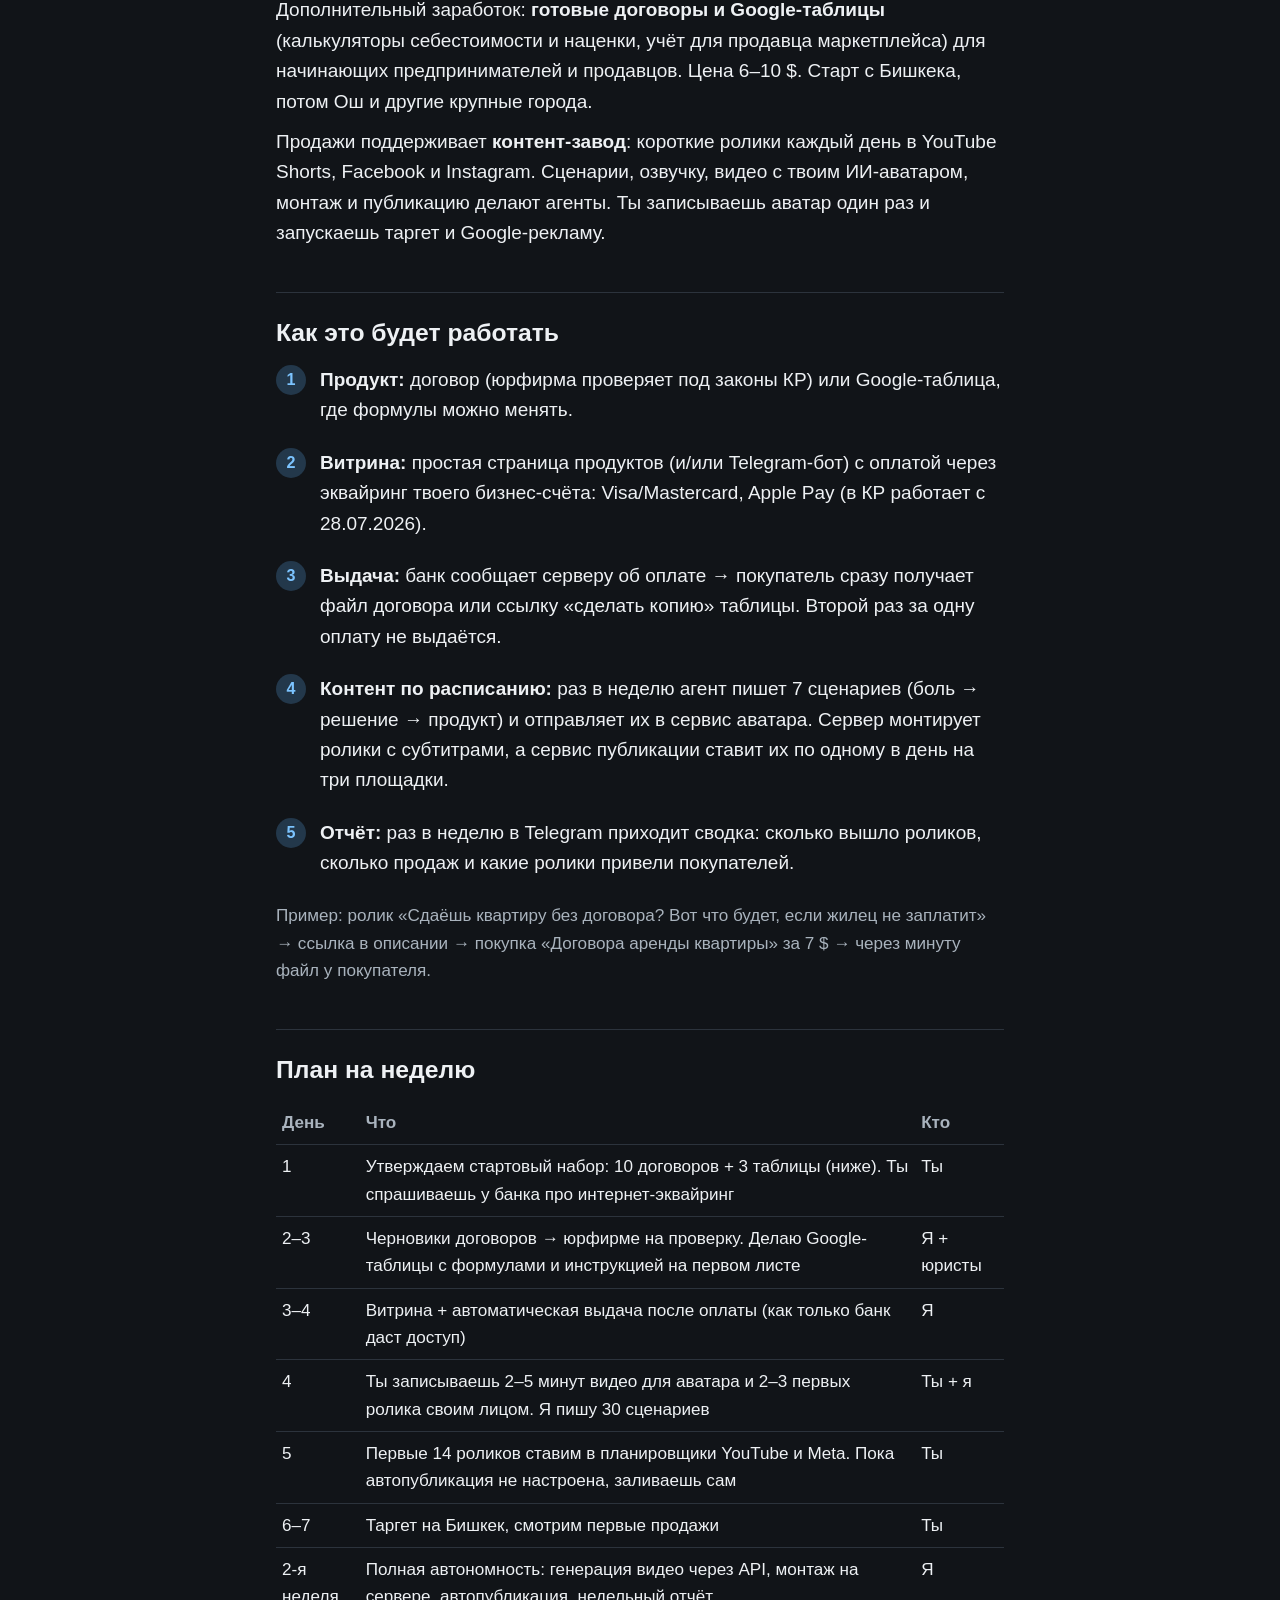
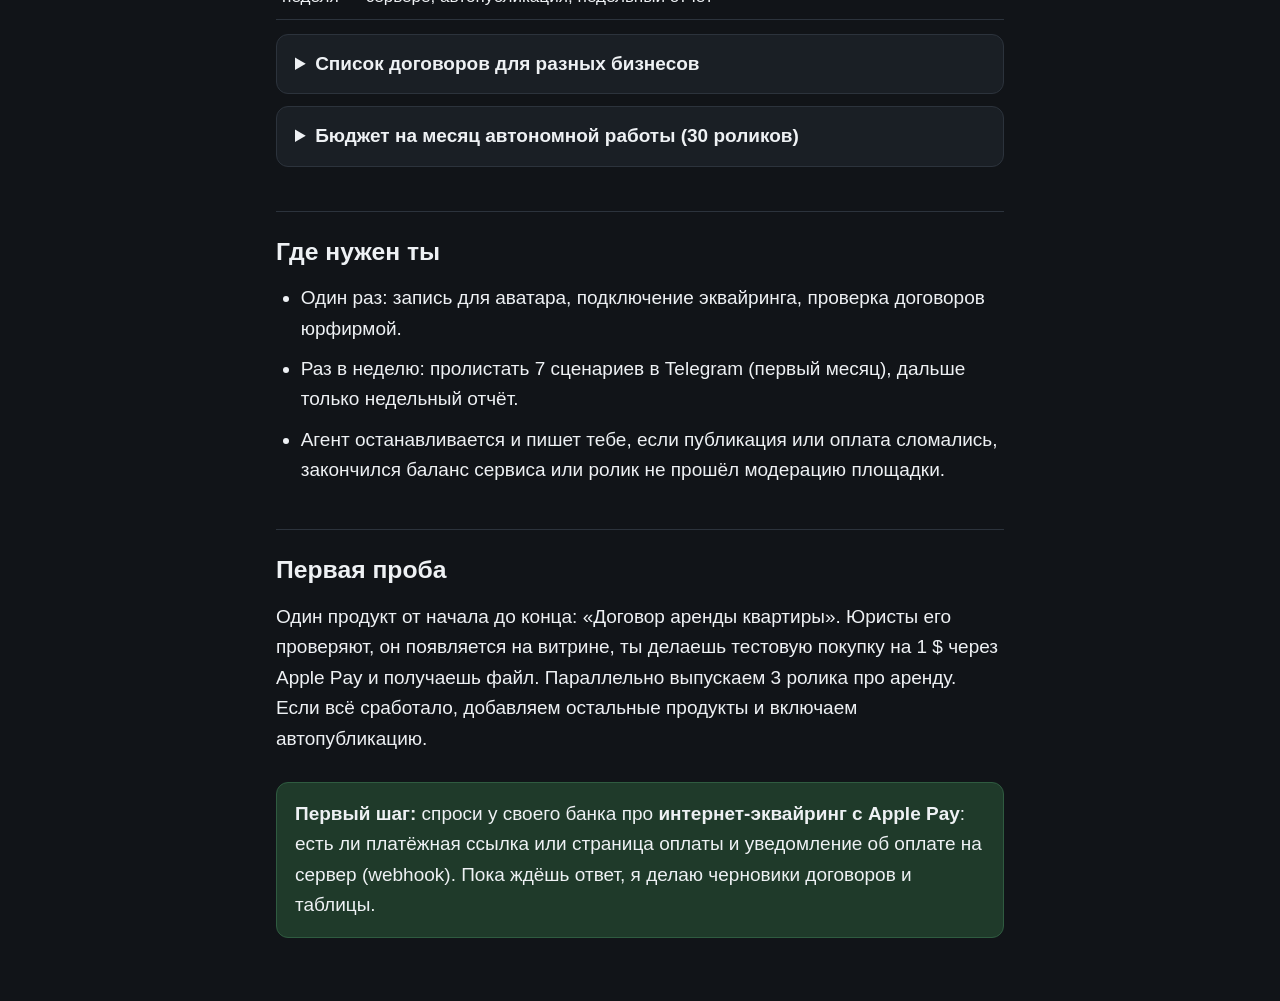
==== commit f8161676: "Паспорт: доработки разбора диалогов выложены Co-Authored-By: Claude Opus 5.5 <noreply@anthropic.com>" ====
--- a/AUTONOMY-PASSPORT.html
+++ b/AUTONOMY-PASSPORT.html
@@ -178,7 +178,7 @@
 <p class="muted">Отложенные идеи: недельный контент-пакет для SMM ЖК Dubai из реальных вопросов клиентов (легко добавить на тех же данных); выход на российских инвесторов (КП и письма); контроль передачи лидов менеджерам (нужен доступ к API CRM).</p>
 
 <div class="next">
-  <b>Статус:</b> доработки кода сделаны (26.09) и ждут выкладки в main. Дальше: ключ на сервере и настройка окружения по <code>REVIEW_SETUP.md</code>, затем первый совместный разбор.
+  <b>Статус:</b> доработки кода выложены в main (26.09). Дальше: ключ на сервере и настройка окружения по <code>REVIEW_SETUP.md</code>, затем первый совместный разбор.
 </div>
 
 <!-- ================================================================ -->
